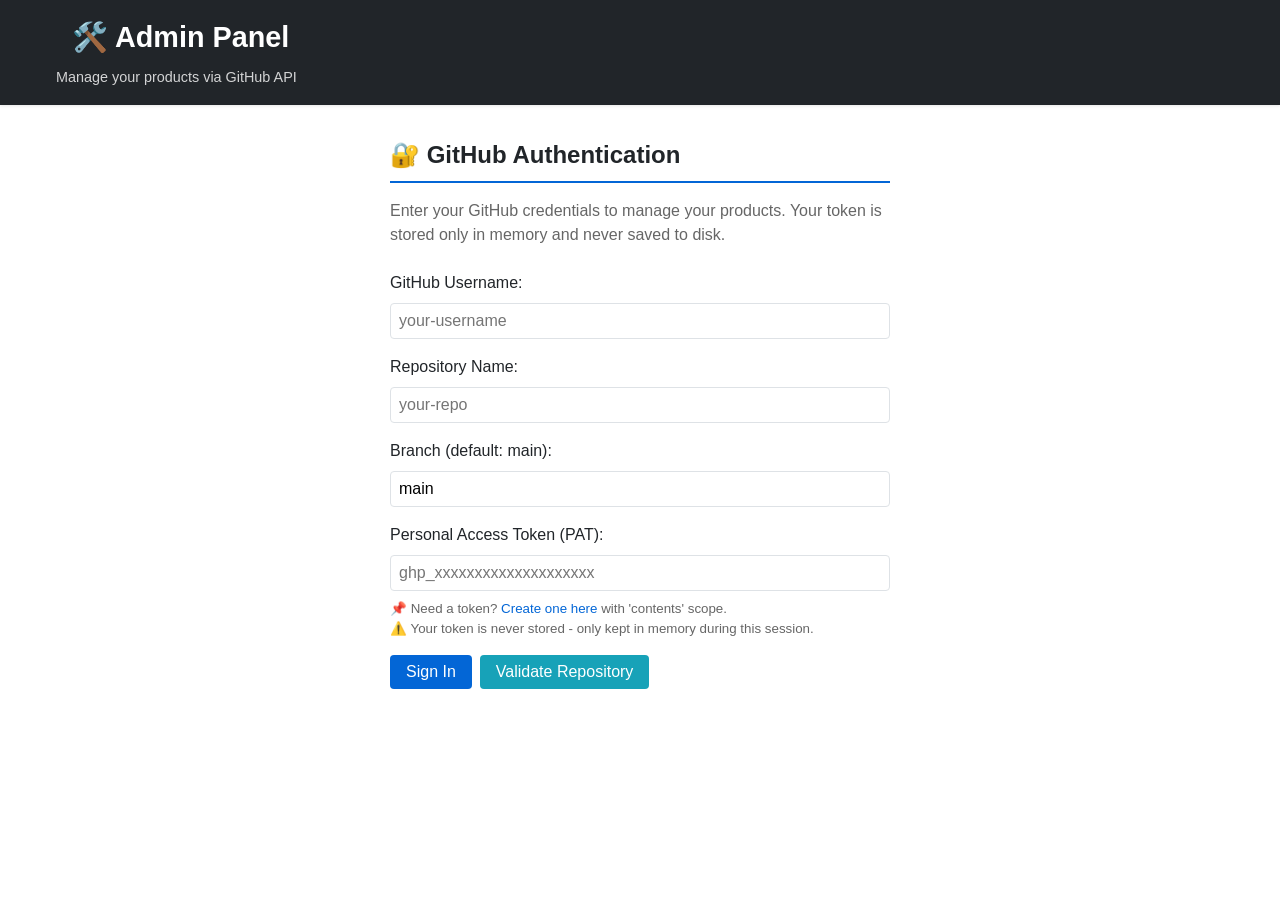
==== admin.html @ df5ea356 "first commit" ====
<!DOCTYPE html>
<html lang="en">
<head>
  <meta charset="UTF-8">
  <meta name="viewport" content="width=device-width, initial-scale=1.0">
  <title>Admin Panel - Product Manager CMS</title>
  <link rel="stylesheet" href="style.css">
</head>
<body>
  <header>
    <div class="container">
      <h1>🛠️ Admin Panel</h1>
      <p class="header-subtitle">Manage your products via GitHub API</p>
    </div>
  </header>

  <div class="container">
    <!-- Status Message -->
    <div id="status-message" class="message" role="alert"></div>

    <!-- Loading Spinner -->
    <div id="loading-spinner" class="loading-spinner">
      <div class="spinner"></div>
    </div>

    <!-- Authentication Section -->
    <section id="auth-section" class="section">
      <div style="max-width: 500px; margin: 0 auto;">
        <h2 class="section-title">🔐 GitHub Authentication</h2>
        <p style="margin-bottom: 1.5rem; color: #666;">
          Enter your GitHub credentials to manage your products. Your token is stored only in memory and never saved to disk.
        </p>

        <form id="settings-form">
          <div class="form-group">
            <label for="github-username">GitHub Username:</label>
            <input
              type="text"
              id="github-username"
              placeholder="your-username"
              required
              aria-label="GitHub username"
            >
          </div>

          <div class="form-group">
            <label for="github-repo">Repository Name:</label>
            <input
              type="text"
              id="github-repo"
              placeholder="your-repo"
              required
              aria-label="GitHub repository name"
            >
          </div>

          <div class="form-group">
            <label for="github-branch">Branch (default: main):</label>
            <input
              type="text"
              id="github-branch"
              placeholder="main"
              value="main"
              aria-label="Git branch name"
            >
          </div>

          <div class="form-group">
            <label for="github-token">Personal Access Token (PAT):</label>
            <input
              type="password"
              id="github-token"
              placeholder="ghp_xxxxxxxxxxxxxxxxxxxx"
              required
              aria-label="GitHub Personal Access Token"
            >
            <small style="color: #666; margin-top: 0.5rem; display: block;">
              📌 Need a token? <a href="https://github.com/settings/tokens" target="_blank">Create one here</a> with 'contents' scope.
              <br>
              ⚠️ Your token is never stored - only kept in memory during this session.
            </small>
          </div>

          <div class="btn-group">
            <button type="submit" class="btn btn-primary">Sign In</button>
            <button type="button" id="validate-btn" class="btn btn-info">Validate Repository</button>
          </div>
        </form>
      </div>
    </section>

    <!-- Admin Panel Section -->
    <section id="admin-section" class="section">
      <!-- Admin Header -->
      <div class="admin-header">
        <div>
          <h2 class="section-title">📊 Product Management</h2>
          <div class="current-user">
            Current: <span id="current-user">-</span>
          </div>
        </div>
        <button id="logout-btn" class="btn btn-danger">Sign Out</button>
      </div>

      <!-- Add/Edit Item Form -->
      <div style="max-width: 600px; margin-bottom: 2rem; padding: 1.5rem; background-color: var(--light-color); border-radius: 8px;">
        <h3 style="margin-bottom: 1rem;">➕ Add/Edit Product</h3>

        <form id="item-form">
          <div class="form-row">
            <div class="form-group">
              <label for="item-id">Product ID:</label>
              <input
                type="text"
                id="item-id"
                placeholder="auto-generated"
                readonly
              >
            </div>
            <div class="form-group">
              <label for="item-name">Name: <span style="color: red;">*</span></label>
              <input
                type="text"
                id="item-name"
                placeholder="Product name"
                required
              >
            </div>
          </div>

          <div class="form-row">
            <div class="form-group">
              <label for="item-price">Price:</label>
              <input
                type="number"
                id="item-price"
                placeholder="29.99"
                step="0.01"
                min="0"
              >
            </div>
            <div class="form-group">
              <label for="item-category">Category:</label>
              <input
                type="text"
                id="item-category"
                placeholder="Electronics"
              >
            </div>
          </div>

          <div class="form-group">
            <label for="item-image">Image URL:</label>
            <input
              type="url"
              id="item-image"
              placeholder="https://example.com/image.jpg"
            >
          </div>

          <div class="form-group">
            <label for="item-description">Description:</label>
            <textarea
              id="item-description"
              placeholder="Product description..."
            ></textarea>
          </div>

          <div class="btn-group">
            <button type="submit" id="form-submit-btn" class="btn btn-success">Add Item</button>
            <button type="button" id="form-reset-btn" class="btn btn-secondary">Clear</button>
          </div>
        </form>
      </div>

      <!-- Items Table -->
      <div>
        <h3 style="margin-bottom: 1rem;">📋 Products List</h3>

        <!-- Search -->
        <div style="margin-bottom: 1rem;">
          <input
            type="text"
            id="search-input"
            placeholder="Search items..."
            style="max-width: 400px;"
            oninput="searchItems()"
          >
        </div>

        <!-- Table -->
        <div style="overflow-x: auto;">
          <table>
            <thead>
              <tr>
                <th>ID</th>
                <th>Name</th>
                <th>Price</th>
                <th>Category</th>
                <th>Description</th>
                <th>Actions</th>
              </tr>
            </thead>
            <tbody id="items-table-body">
              <tr>
                <td colspan="6" class="text-center">No items yet. Add one using the form above.</td>
              </tr>
            </tbody>
          </table>
        </div>
      </div>

      <!-- Data Management -->
      <div style="margin-top: 2rem; padding: 1rem; background-color: var(--light-color); border-radius: 8px;">
        <h3 style="margin-bottom: 1rem;">💾 Data Management</h3>
        <div class="btn-group">
          <button type="button" class="btn btn-info" onclick="exportData()">📥 Export Data</button>
          <label class="btn btn-info" style="margin-bottom: 0; cursor: pointer;">
            📤 Import Data
            <input type="file" accept=".json" onchange="importData(event)" style="display: none;">
          </label>
        </div>
        <p style="margin-top: 1rem; color: #666; font-size: 0.9rem;">
          Export to backup your data locally. Import to restore or bulk-load products.
        </p>
      </div>
    </section>
  </div>

  <!-- Scripts -->
  <script src="github-api.js"></script>
  <script src="admin.js"></script>
</body>
</html>
---- style.css ----
/**
 * CMS Styling
 */

* {
  margin: 0;
  padding: 0;
  box-sizing: border-box;
}

:root {
  --primary-color: #0366d6;
  --secondary-color: #6f42c1;
  --success-color: #28a745;
  --danger-color: #dc3545;
  --warning-color: #ffc107;
  --info-color: #17a2b8;
  --light-color: #f8f9fa;
  --dark-color: #212529;
  --border-color: #dee2e6;
  --shadow: 0 1px 3px rgba(0, 0, 0, 0.1);
  --shadow-lg: 0 4px 6px rgba(0, 0, 0, 0.1);
}

body {
  font-family: -apple-system, BlinkMacSystemFont, 'Segoe UI', Roboto, 'Helvetica Neue', Arial, sans-serif;
  line-height: 1.5;
  color: var(--dark-color);
  background-color: #fff;
}

a {
  color: var(--primary-color);
  text-decoration: none;
}

a:hover {
  text-decoration: underline;
}

/* Header */
header {
  background-color: var(--dark-color);
  color: white;
  padding: 1rem 0;
  margin-bottom: 2rem;
  box-shadow: var(--shadow);
}

header h1 {
  max-width: 1200px;
  margin: 0 auto;
  padding: 0 1rem;
  font-size: 1.8rem;
}

.header-subtitle {
  font-size: 0.9rem;
  opacity: 0.8;
  margin-top: 0.5rem;
}

/* Container */
.container {
  max-width: 1200px;
  margin: 0 auto;
  padding: 0 1rem;
}

/* Sections */
.section {
  margin-bottom: 2rem;
}

.section-title {
  font-size: 1.5rem;
  margin-bottom: 1rem;
  padding-bottom: 0.5rem;
  border-bottom: 2px solid var(--primary-color);
}

/* Messages */
.message {
  padding: 1rem;
  margin-bottom: 1rem;
  border-radius: 4px;
  display: none;
}

.message-success {
  background-color: #d4edda;
  color: #155724;
  border: 1px solid #c3e6cb;
}

.message-error {
  background-color: #f8d7da;
  color: #721c24;
  border: 1px solid #f5c6cb;
}

.message-info {
  background-color: #d1ecf1;
  color: #0c5460;
  border: 1px solid #bee5eb;
}

.message-warning {
  background-color: #fff3cd;
  color: #856404;
  border: 1px solid #ffeeba;
}

/* Forms */
.form-group {
  margin-bottom: 1rem;
}

label {
  display: block;
  margin-bottom: 0.5rem;
  font-weight: 500;
}

input,
textarea,
select {
  width: 100%;
  padding: 0.5rem;
  border: 1px solid var(--border-color);
  border-radius: 4px;
  font-family: inherit;
  font-size: 1rem;
}

input:focus,
textarea:focus,
select:focus {
  outline: none;
  border-color: var(--primary-color);
  box-shadow: 0 0 0 3px rgba(3, 102, 214, 0.1);
}

textarea {
  resize: vertical;
  min-height: 100px;
}

.form-row {
  display: grid;
  grid-template-columns: repeat(auto-fit, minmax(200px, 1fr));
  gap: 1rem;
}

/* Buttons */
.btn {
  padding: 0.5rem 1rem;
  border: none;
  border-radius: 4px;
  font-size: 1rem;
  cursor: pointer;
  transition: all 0.3s ease;
  font-weight: 500;
}

.btn:hover {
  transform: translateY(-2px);
  box-shadow: var(--shadow-lg);
}

.btn-primary {
  background-color: var(--primary-color);
  color: white;
}

.btn-primary:hover {
  background-color: #0256bf;
}

.btn-secondary {
  background-color: var(--secondary-color);
  color: white;
}

.btn-secondary:hover {
  background-color: #5a32a3;
}

.btn-success {
  background-color: var(--success-color);
  color: white;
}

.btn-success:hover {
  background-color: #218838;
}

.btn-danger {
  background-color: var(--danger-color);
  color: white;
}

.btn-danger:hover {
  background-color: #c82333;
}

.btn-info {
  background-color: var(--info-color);
  color: white;
}

.btn-info:hover {
  background-color: #138496;
}

.btn-sm {
  padding: 0.25rem 0.5rem;
  font-size: 0.875rem;
}

.btn-edit {
  background-color: var(--info-color);
  color: white;
  margin-right: 0.5rem;
}

.btn-edit:hover {
  background-color: #138496;
}

.btn-delete {
  background-color: var(--danger-color);
  color: white;
}

.btn-delete:hover {
  background-color: #c82333;
}

.btn-group {
  display: flex;
  gap: 0.5rem;
  flex-wrap: wrap;
}

/* Loading Spinner */
.loading-spinner {
  display: none;
  text-align: center;
  padding: 2rem;
}

.spinner {
  border: 4px solid var(--light-color);
  border-top: 4px solid var(--primary-color);
  border-radius: 50%;
  width: 40px;
  height: 40px;
  animation: spin 1s linear infinite;
  margin: 0 auto;
}

@keyframes spin {
  0% {
    transform: rotate(0deg);
  }
  100% {
    transform: rotate(360deg);
  }
}

/* Tables */
table {
  width: 100%;
  border-collapse: collapse;
  margin-bottom: 1rem;
}

th {
  background-color: var(--light-color);
  padding: 0.75rem;
  text-align: left;
  font-weight: 600;
  border-bottom: 2px solid var(--border-color);
}

td {
  padding: 0.75rem;
  border-bottom: 1px solid var(--border-color);
}

tr:hover {
  background-color: var(--light-color);
}

.text-center {
  text-align: center;
}

/* Items Grid / Cards */
.items-grid {
  display: grid;
  grid-template-columns: repeat(auto-fill, minmax(280px, 1fr));
  gap: 2rem;
  margin-bottom: 2rem;
}

.item-card {
  border: 1px solid var(--border-color);
  border-radius: 8px;
  overflow: hidden;
  box-shadow: var(--shadow);
  transition: transform 0.3s ease, box-shadow 0.3s ease;
  display: flex;
  flex-direction: column;
}

.item-card:hover {
  transform: translateY(-4px);
  box-shadow: var(--shadow-lg);
}

.item-image {
  width: 100%;
  height: 200px;
  background-color: var(--light-color);
  overflow: hidden;
  display: flex;
  align-items: center;
  justify-content: center;
}

.item-image img {
  width: 100%;
  height: 100%;
  object-fit: cover;
}

.item-image-placeholder {
  color: #999;
  font-size: 0.9rem;
}

.item-content {
  padding: 1.5rem;
  display: flex;
  flex-direction: column;
  flex-grow: 1;
}

.item-name {
  font-size: 1.2rem;
  margin-bottom: 0.5rem;
}

.item-category {
  font-size: 0.85rem;
  color: #666;
  margin-bottom: 0.5rem;
}

.item-description {
  font-size: 0.9rem;
  color: #666;
  margin-bottom: 1rem;
  flex-grow: 1;
}

.item-footer {
  display: flex;
  justify-content: space-between;
  align-items: center;
  padding-top: 1rem;
  border-top: 1px solid var(--border-color);
}

.item-price {
  font-size: 1.3rem;
  font-weight: bold;
  color: var(--primary-color);
}

/* Tables View */
.items-table {
  width: 100%;
  border-collapse: collapse;
  box-shadow: var(--shadow);
}

.items-table th {
  background-color: var(--primary-color);
  color: white;
}

.items-table td {
  padding: 1rem;
}

/* Empty State */
.empty-state {
  text-align: center;
  padding: 3rem 1rem;
  color: #999;
  font-size: 1.1rem;
}

/* Admin Panel */
#admin-section {
  display: none;
}

.admin-header {
  display: flex;
  justify-content: space-between;
  align-items: center;
  margin-bottom: 2rem;
  flex-wrap: wrap;
  gap: 1rem;
}

.current-user {
  font-size: 0.9rem;
  color: #666;
  padding: 0.5rem 1rem;
  background-color: var(--light-color);
  border-radius: 4px;
}

/* Search and Filter */
.search-filter-bar {
  display: flex;
  gap: 1rem;
  margin-bottom: 2rem;
  flex-wrap: wrap;
  align-items: center;
}

.search-filter-bar input,
.search-filter-bar select {
  margin-bottom: 0;
}

.search-input-wrapper {
  flex-grow: 1;
  min-width: 200px;
}

/* Tabs */
.tabs {
  display: flex;
  gap: 0;
  margin-bottom: 2rem;
  border-bottom: 2px solid var(--border-color);
}

.tab-button {
  padding: 0.75rem 1.5rem;
  border: none;
  background: none;
  cursor: pointer;
  font-size: 1rem;
  border-bottom: 3px solid transparent;
  margin-bottom: -2px;
  transition: all 0.3s ease;
}

.tab-button.active {
  border-bottom-color: var(--primary-color);
  color: var(--primary-color);
  font-weight: 600;
}

.tab-button:hover {
  color: var(--primary-color);
}

/* Errors */
#error-message {
  background-color: #f8d7da;
  color: #721c24;
  padding: 1rem;
  border-radius: 4px;
  margin-bottom: 1rem;
  border: 1px solid #f5c6cb;
  display: none;
}

/* Site Header */
.site-header {
  background: linear-gradient(135deg, var(--primary-color) 0%, var(--secondary-color) 100%);
  color: white;
  padding: 3rem 0;
  margin-bottom: 2rem;
  text-align: center;
}

.site-header h1 {
  font-size: 2rem;
  margin-bottom: 0.5rem;
}

.site-header p {
  font-size: 1.1rem;
  opacity: 0.9;
}

/* Top Controls */
.top-controls {
  display: flex;
  gap: 1rem;
  margin-bottom: 2rem;
  flex-wrap: wrap;
  align-items: center;
}

/* Responsive */
@media (max-width: 768px) {
  header h1 {
    font-size: 1.4rem;
  }

  .section-title {
    font-size: 1.2rem;
  }

  .items-grid {
    grid-template-columns: 1fr;
  }

  .form-row {
    grid-template-columns: 1fr;
  }

  .admin-header {
    flex-direction: column;
    align-items: flex-start;
  }

  .search-filter-bar {
    flex-direction: column;
  }

  .search-input-wrapper {
    width: 100%;
  }

  table {
    font-size: 0.9rem;
  }

  th,
  td {
    padding: 0.5rem;
  }

  .btn-sm {
    padding: 0.2rem 0.4rem;
    font-size: 0.8rem;
  }

  .btn-group {
    flex-direction: column;
  }
}

@media (max-width: 480px) {
  .container {
    padding: 0 0.5rem;
  }

  header h1 {
    font-size: 1.2rem;
  }

  .site-header h1 {
    font-size: 1.5rem;
  }

  input,
  textarea,
  select,
  .btn {
    font-size: 16px; /* Prevents zoom on iOS */
  }
}
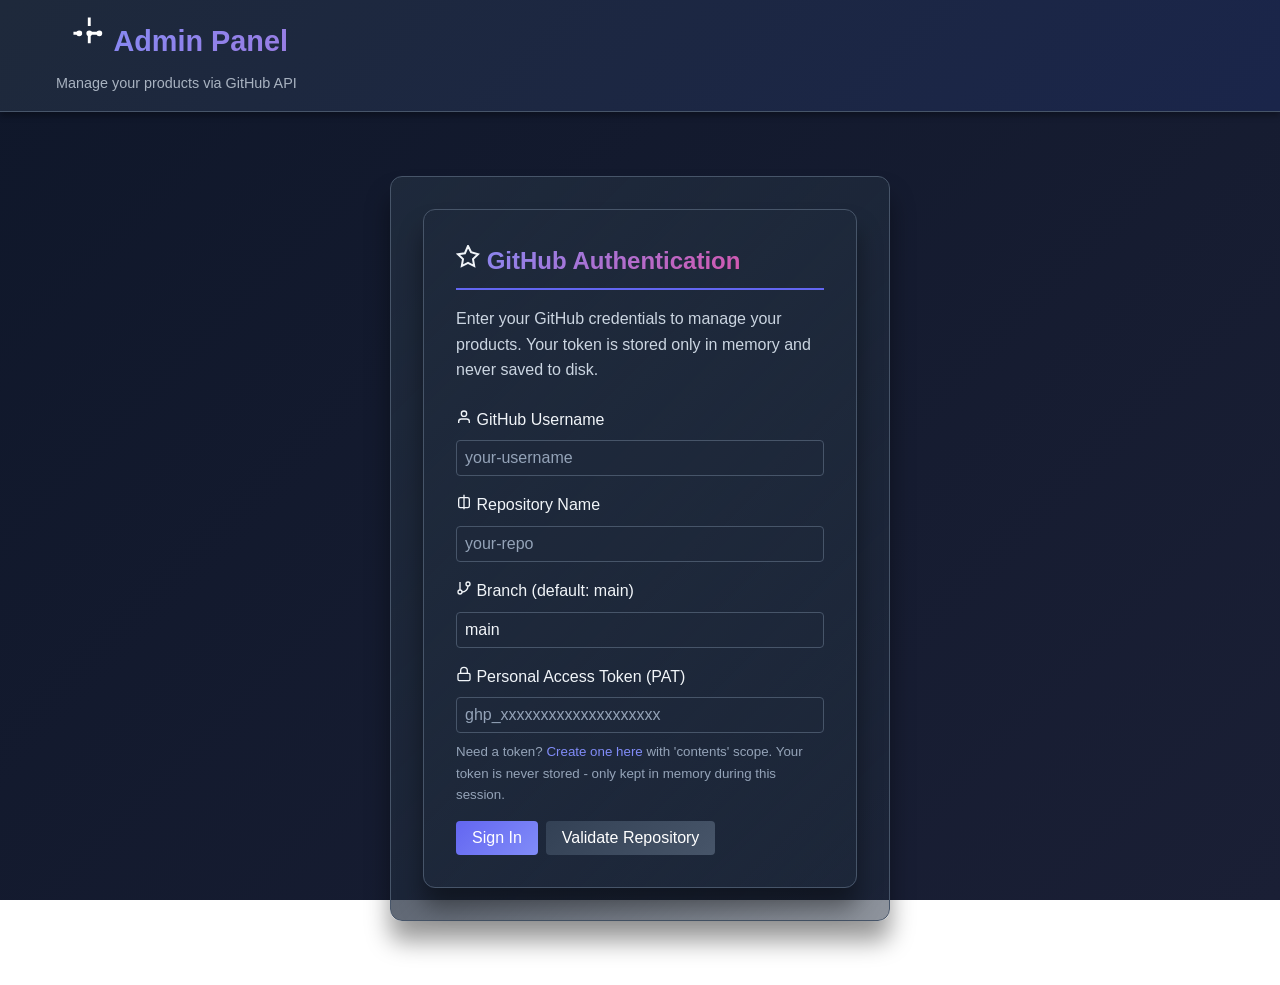
==== commit 1c45507d: "new changes" ====
--- a/admin.html
+++ b/admin.html
@@ -9,7 +9,13 @@
 <body>
   <header>
     <div class="container">
-      <h1>🛠️ Admin Panel</h1>
+      <h1>
+        <svg class="icon" viewBox="0 0 24 24" fill="none" stroke="currentColor" stroke-width="2">
+          <circle cx="12" cy="12" r="1"/><circle cx="19" cy="12" r="1"/><circle cx="5" cy="12" r="1"/>
+          <path d="M12 1v6m0 6v6M1 12h6m6 0h6"/>
+        </svg>
+        Admin Panel
+      </h1>
       <p class="header-subtitle">Manage your products via GitHub API</p>
     </div>
   </header>
@@ -25,68 +31,69 @@
 
     <!-- Authentication Section -->
     <section id="auth-section" class="section">
-      <div style="max-width: 500px; margin: 0 auto;">
-        <h2 class="section-title">🔐 GitHub Authentication</h2>
-        <p style="margin-bottom: 1.5rem; color: #666;">
-          Enter your GitHub credentials to manage your products. Your token is stored only in memory and never saved to disk.
-        </p>
-
-        <form id="settings-form">
-          <div class="form-group">
-            <label for="github-username">GitHub Username:</label>
-            <input
-              type="text"
-              id="github-username"
-              placeholder="your-username"
-              required
-              aria-label="GitHub username"
-            >
-          </div>
-
-          <div class="form-group">
-            <label for="github-repo">Repository Name:</label>
-            <input
-              type="text"
-              id="github-repo"
-              placeholder="your-repo"
-              required
-              aria-label="GitHub repository name"
-            >
-          </div>
-
-          <div class="form-group">
-            <label for="github-branch">Branch (default: main):</label>
-            <input
-              type="text"
-              id="github-branch"
-              placeholder="main"
-              value="main"
-              aria-label="Git branch name"
-            >
-          </div>
-
-          <div class="form-group">
-            <label for="github-token">Personal Access Token (PAT):</label>
-            <input
-              type="password"
-              id="github-token"
-              placeholder="ghp_xxxxxxxxxxxxxxxxxxxx"
-              required
-              aria-label="GitHub Personal Access Token"
-            >
-            <small style="color: #666; margin-top: 0.5rem; display: block;">
-              📌 Need a token? <a href="https://github.com/settings/tokens" target="_blank">Create one here</a> with 'contents' scope.
-              <br>
-              ⚠️ Your token is never stored - only kept in memory during this session.
+      <form id="settings-form">
+        <div id="auth-section" style="max-width: 500px; margin: 0 auto;">
+          <h2 class="section-title">
+            <svg class="icon-sm" viewBox="0 0 24 24" fill="none" stroke="currentColor" stroke-width="2">
+              <path d="M12 1l3.09 6.26L22 9.27l-5 4.87 1.18 6.88L12 17.77l-6.18 3.25L7 14.14 2 9.27l6.91-1.01L12 1z"/>
+            </svg>
+            GitHub Authentication
+          </h2>
+          <p style="margin-bottom: 1.5rem; color: var(--text-secondary);">
+            Enter your GitHub credentials to manage your products. Your token is stored only in memory and never saved to disk.
+          </p>
+
+          <div class="form-group">
+            <label for="github-username">
+              <svg class="icon-sm" viewBox="0 0 24 24" fill="none" stroke="currentColor" stroke-width="2">
+                <path d="M20 21v-2a4 4 0 0 0-4-4H8a4 4 0 0 0-4 4v2"/>
+                <circle cx="12" cy="7" r="4"/>
+              </svg>
+              GitHub Username
+            </label>
+            <input type="text" id="github-username" placeholder="your-username" required aria-label="GitHub username">
+          </div>
+
+          <div class="form-group">
+            <label for="github-repo">
+              <svg class="icon-sm" viewBox="0 0 24 24" fill="none" stroke="currentColor" stroke-width="2">
+                <path d="M12 1v22M17.5 5.5c1.38 0 2.5 1.12 2.5 2.5v10c0 1.38-1.12 2.5-2.5 2.5h-11c-1.38 0-2.5-1.12-2.5-2.5V8c0-1.38 1.12-2.5 2.5-2.5h11z"/>
+              </svg>
+              Repository Name
+            </label>
+            <input type="text" id="github-repo" placeholder="your-repo" required aria-label="GitHub repository name">
+          </div>
+
+          <div class="form-group">
+            <label for="github-branch">
+              <svg class="icon-sm" viewBox="0 0 24 24" fill="none" stroke="currentColor" stroke-width="2">
+                <line x1="6" y1="3" x2="6" y2="15"/><circle cx="18" cy="6" r="3"/><circle cx="6" cy="18" r="3"/><path d="M18 9a9 9 0 0 1-9 9"/>
+              </svg>
+              Branch (default: main)
+            </label>
+            <input type="text" id="github-branch" placeholder="main" value="main" aria-label="Git branch name">
+          </div>
+
+          <div class="form-group">
+            <label for="github-token">
+              <svg class="icon-sm" viewBox="0 0 24 24" fill="none" stroke="currentColor" stroke-width="2">
+                <rect x="3" y="11" width="18" height="11" rx="2" ry="2"/><path d="M7 11V7a5 5 0 0 1 10 0v4"/>
+              </svg>
+              Personal Access Token (PAT)
+            </label>
+            <input type="password" id="github-token" placeholder="ghp_xxxxxxxxxxxxxxxxxxxx" required aria-label="GitHub Personal Access Token">
+            <small style="color: var(--text-tertiary); margin-top: 0.5rem; display: block;">
+              Need a token? <a href="https://github.com/settings/tokens" target="_blank">Create one here</a> with 'contents' scope.
+              Your token is never stored - only kept in memory during this session.
             </small>
           </div>
 
           <div class="btn-group">
             <button type="submit" class="btn btn-primary">Sign In</button>
-            <button type="button" id="validate-btn" class="btn btn-info">Validate Repository</button>
-          </div>
-        </form>
-      </div>
+            <button type="button" id="validate-btn" class="btn btn-secondary">Validate Repository</button>
+          </div>
+        </div>
+      </form>
     </section>
 
     <!-- Admin Panel Section -->
@@ -94,101 +101,90 @@
       <!-- Admin Header -->
       <div class="admin-header">
         <div>
-          <h2 class="section-title">📊 Product Management</h2>
+          <h2 class="section-title">
+            <svg class="icon-sm" viewBox="0 0 24 24" fill="none" stroke="currentColor" stroke-width="2">
+              <line x1="12" y1="5" x2="12" y2="19"/><line x1="5" y1="12" x2="19" y2="12"/>
+            </svg>
+            Product Management
+          </h2>
           <div class="current-user">
             Current: <span id="current-user">-</span>
           </div>
         </div>
-        <button id="logout-btn" class="btn btn-danger">Sign Out</button>
+        <button id="logout-btn" class="btn btn-danger">
+          <svg class="icon-sm" viewBox="0 0 24 24" fill="none" stroke="currentColor" stroke-width="2">
+            <path d="M9 21H5a2 2 0 0 1-2-2V5a2 2 0 0 1 2-2h4m7 14l5-5m0 0l-5-5"/>
+          </svg>
+          Sign Out
+        </button>
       </div>
 
       <!-- Add/Edit Item Form -->
-      <div style="max-width: 600px; margin-bottom: 2rem; padding: 1.5rem; background-color: var(--light-color); border-radius: 8px;">
-        <h3 style="margin-bottom: 1rem;">➕ Add/Edit Product</h3>
-
+      <div class="form-card">
+        <h3>
+          <svg class="icon-sm" viewBox="0 0 24 24" fill="none" stroke="currentColor" stroke-width="2">
+            <line x1="12" y1="5" x2="12" y2="19"/><line x1="5" y1="12" x2="19" y2="12"/>
+          </svg>
+          Add/Edit Product
+        </h3>
         <form id="item-form">
           <div class="form-row">
             <div class="form-group">
               <label for="item-id">Product ID:</label>
-              <input
-                type="text"
-                id="item-id"
-                placeholder="auto-generated"
-                readonly
-              >
-            </div>
-            <div class="form-group">
-              <label for="item-name">Name: <span style="color: red;">*</span></label>
-              <input
-                type="text"
-                id="item-name"
-                placeholder="Product name"
-                required
-              >
+              <input type="text" id="item-id" placeholder="auto-generated" readonly>
+            </div>
+            <div class="form-group">
+              <label for="item-name">Name: <span style="color: var(--danger-color);">*</span></label>
+              <input type="text" id="item-name" placeholder="Product name" required>
             </div>
           </div>
 
           <div class="form-row">
             <div class="form-group">
               <label for="item-price">Price:</label>
-              <input
-                type="number"
-                id="item-price"
-                placeholder="29.99"
-                step="0.01"
-                min="0"
-              >
+              <input type="number" id="item-price" placeholder="29.99" step="0.01" min="0">
             </div>
             <div class="form-group">
               <label for="item-category">Category:</label>
-              <input
-                type="text"
-                id="item-category"
-                placeholder="Electronics"
-              >
+              <input type="text" id="item-category" placeholder="Electronics">
             </div>
           </div>
 
           <div class="form-group">
             <label for="item-image">Image URL:</label>
-            <input
-              type="url"
-              id="item-image"
-              placeholder="https://example.com/image.jpg"
-            >
+            <input type="url" id="item-image" placeholder="https://example.com/image.jpg">
           </div>
 
           <div class="form-group">
             <label for="item-description">Description:</label>
-            <textarea
-              id="item-description"
-              placeholder="Product description..."
-            ></textarea>
+            <textarea id="item-description" placeholder="Product description..."></textarea>
           </div>
 
           <div class="btn-group">
-            <button type="submit" id="form-submit-btn" class="btn btn-success">Add Item</button>
+            <button type="submit" id="form-submit-btn" class="btn btn-success">
+              <svg class="icon-sm" viewBox="0 0 24 24" fill="none" stroke="currentColor" stroke-width="2">
+                <path d="M20 21v-2a4 4 0 0 0-4-4H8a4 4 0 0 0-4 4v2M12 3v12m-4-4l4 4 4-4"/>
+              </svg>
+              Add Item
+            </button>
             <button type="button" id="form-reset-btn" class="btn btn-secondary">Clear</button>
           </div>
         </form>
       </div>
 
       <!-- Items Table -->
-      <div>
-        <h3 style="margin-bottom: 1rem;">📋 Products List</h3>
-
-        <!-- Search -->
+      <div class="section">
+        <h3>
+          <svg class="icon-sm" viewBox="0 0 24 24" fill="none" stroke="currentColor" stroke-width="2">
+            <rect x="3" y="3" width="18" height="18" rx="2" ry="2"/><line x1="3" y1="9" x2="21" y2="9"/><line x1="9" y1="3" x2="9" y2="21"/>
+          </svg>
+          Products List
+        </h3>
+
         <div style="margin-bottom: 1rem;">
-          <input
-            type="text"
-            id="search-input"
-            placeholder="Search items..."
-            style="max-width: 400px;"
-            oninput="searchItems()"
-          >
-        </div>
-
-        <!-- Table -->
+          <input type="text" id="search-input" placeholder="Search items..." style="max-width: 400px;" oninput="searchItems()">
+        </div>
+
         <div style="overflow-x: auto;">
           <table>
             <thead>
@@ -211,23 +207,35 @@
       </div>
 
       <!-- Data Management -->
-      <div style="margin-top: 2rem; padding: 1rem; background-color: var(--light-color); border-radius: 8px;">
-        <h3 style="margin-bottom: 1rem;">💾 Data Management</h3>
+      <div class="data-management">
+        <h3>
+          <svg class="icon-sm" viewBox="0 0 24 24" fill="none" stroke="currentColor" stroke-width="2">
+            <path d="M21 15v4a2 2 0 0 1-2 2H5a2 2 0 0 1-2-2v-4"/><polyline points="7 10 12 15 17 10"/><line x1="12" y1="15" x2="12" y2="3"/>
+          </svg>
+          Data Management
+        </h3>
         <div class="btn-group">
-          <button type="button" class="btn btn-info" onclick="exportData()">📥 Export Data</button>
+          <button type="button" class="btn btn-info" onclick="exportData()">
+            <svg class="icon-sm" viewBox="0 0 24 24" fill="none" stroke="currentColor" stroke-width="2">
+              <path d="M21 15v4a2 2 0 0 1-2 2H5a2 2 0 0 1-2-2v-4"/><polyline points="7 10 12 15 17 10"/><line x1="12" y1="15" x2="12" y2="3"/>
+            </svg>
+            Export Data
+          </button>
           <label class="btn btn-info" style="margin-bottom: 0; cursor: pointer;">
-            📤 Import Data
+            <svg class="icon-sm" viewBox="0 0 24 24" fill="none" stroke="currentColor" stroke-width="2">
+              <path d="M21 15v4a2 2 0 0 1-2 2H5a2 2 0 0 1-2-2v-4"/><polyline points="17 8 12 3 7 8"/><line x1="12" y1="3" x2="12" y2="15"/>
+            </svg>
+            Import Data
             <input type="file" accept=".json" onchange="importData(event)" style="display: none;">
           </label>
         </div>
-        <p style="margin-top: 1rem; color: #666; font-size: 0.9rem;">
+        <p style="margin-top: 1rem; color: var(--text-tertiary); font-size: 0.9rem;">
           Export to backup your data locally. Import to restore or bulk-load products.
         </p>
       </div>
     </section>
   </div>
 
-  <!-- Scripts -->
   <script src="github-api.js"></script>
   <script src="admin.js"></script>
 </body>
--- a/style.css
+++ b/style.css
@@ -1,5 +1,5 @@
 /**
- * CMS Styling
+ * CMS Styling - Modern Dark Theme
  */
 
 * {
@@ -9,34 +9,639 @@
 }
 
 :root {
-  --primary-color: #0366d6;
-  --secondary-color: #6f42c1;
-  --success-color: #28a745;
-  --danger-color: #dc3545;
-  --warning-color: #ffc107;
-  --info-color: #17a2b8;
-  --light-color: #f8f9fa;
-  --dark-color: #212529;
-  --border-color: #dee2e6;
-  --shadow: 0 1px 3px rgba(0, 0, 0, 0.1);
-  --shadow-lg: 0 4px 6px rgba(0, 0, 0, 0.1);
+  --primary-color: #6366f1;
+  --primary-light: #818cf8;
+  --primary-dark: #4f46e5;
+  --secondary-color: #ec4899;
+  --success-color: #10b981;
+  --danger-color: #ef4444;
+  --warning-color: #f59e0b;
+  --info-color: #3b82f6;
+  
+  /* Dark theme colors */
+  --bg-primary: #0f172a;
+  --bg-secondary: #1e293b;
+  --bg-tertiary: #334155;
+  --text-primary: #f1f5f9;
+  --text-secondary: #cbd5e1;
+  --text-tertiary: #94a3b8;
+  --border-color: #475569;
+  --shadow: 0 4px 6px rgba(0, 0, 0, 0.3);
+  --shadow-lg: 0 20px 25px rgba(0, 0, 0, 0.4);
+  --shadow-md: 0 10px 15px rgba(0, 0, 0, 0.3);
 }
 
 body {
-  font-family: -apple-system, BlinkMacSystemFont, 'Segoe UI', Roboto, 'Helvetica Neue', Arial, sans-serif;
-  line-height: 1.5;
-  color: var(--dark-color);
-  background-color: #fff;
+  font-family: -apple-system, BlinkMacSystemFont, 'Segoe UI', 'Roboto', 'Oxygen', 'Ubuntu', 'Cantarell', 'Fira Sans', 'Droid Sans', 'Helvetica Neue', sans-serif;
+  line-height: 1.6;
+  color: var(--text-primary);
+  background: linear-gradient(135deg, var(--bg-primary) 0%, #1a1f35 100%);
+  background-attachment: fixed;
+  min-height: 100vh;
 }
 
 a {
+  color: var(--primary-light);
+  text-decoration: none;
+  transition: color 0.3s ease;
+}
+
+a:hover {
   color: var(--primary-color);
-  text-decoration: none;
-}
-
-a:hover {
-  text-decoration: underline;
-}
+}
+
+/* Header */
+header {
+  background: linear-gradient(135deg, var(--bg-secondary) 0%, #1a254a 100%);
+  border-bottom: 1px solid var(--border-color);
+  padding: 1.5rem 0;
+  margin-bottom: 2rem;
+  box-shadow: var(--shadow);
+  backdrop-filter: blur(10px);
+}
+
+header h1 {
+  max-width: 1200px;
+  margin: 0 auto;
+  padding: 0 1rem;
+  font-size: 1.8rem;
+  background: linear-gradient(135deg, var(--primary-light), var(--secondary-color));
+  -webkit-background-clip: text;
+  -webkit-text-fill-color: transparent;
+  background-clip: text;
+}
+
+.header-subtitle {
+  font-size: 0.9rem;
+  opacity: 0.7;
+  margin-top: 0.5rem;
+  color: var(--text-secondary);
+}
+
+/* Container */
+.container {
+  max-width: 1200px;
+  margin: 0 auto;
+  padding: 0 1rem;
+}
+
+/* Sections */
+.section {
+  margin-bottom: 2rem;
+}
+
+.section-title {
+  font-size: 1.5rem;
+  margin-bottom: 1rem;
+  padding-bottom: 0.5rem;
+  border-bottom: 2px solid var(--primary-color);
+  color: var(--text-primary);
+}
+
+/* Messages */
+.message {
+  padding: 1rem;
+  margin-bottom: 1rem;
+  border-radius: 8px;
+  display: none;
+  backdrop-filter: blur(10px);
+  border: 1px solid;
+}
+
+.message-success {
+  background-color: rgba(16, 185, 129, 0.1);
+  color: #10b981;
+  border-color: rgba(16, 185, 129, 0.3);
+}
+
+.message-error {
+  background-color: rgba(239, 68, 68, 0.1);
+  color: #ff6b6b;
+  border-color: rgba(239, 68, 68, 0.3);
+}
+
+.message-info {
+  background-color: rgba(59, 130, 246, 0.1);
+  color: #60a5fa;
+  border-color: rgba(59, 130, 246, 0.3);
+}
+
+.message-warning {
+  background-color: rgba(245, 158, 11, 0.1);
+  color: #fbbf24;
+  border-color: rgba(245, 158, 11, 0.3);
+}
+
+/* Forms */
+.form-group {
+  margin-bottom: 1.5rem;
+}
+
+label {
+  display: block;
+  margin-bottom: 0.5rem;
+  font-weight: 500;
+  color: var(--text-primary);
+}
+
+input,
+textarea,
+select {
+  width: 100%;
+  padding: 0.75rem;
+  border: 1px solid var(--border-color);
+  border-radius: 8px;
+  font-family: inherit;
+  font-size: 1rem;
+  background-color: rgba(30, 41, 59, 0.5);
+  color: var(--text-primary);
+  transition: all 0.3s ease;
+}
+
+input::placeholder,
+textarea::placeholder {
+  color: var(--text-tertiary);
+}
+
+input:focus,
+textarea:focus,
+select:focus {
+  outline: none;
+  border-color: var(--primary-color);
+  background-color: rgba(30, 41, 59, 0.8);
+  box-shadow: 0 0 0 3px rgba(99, 102, 241, 0.1);
+}
+
+textarea {
+  resize: vertical;
+  min-height: 100px;
+}
+
+.form-row {
+  display: grid;
+  grid-template-columns: repeat(auto-fit, minmax(200px, 1fr));
+  gap: 1rem;
+}
+
+/* Buttons */
+.btn {
+  padding: 0.75rem 1.5rem;
+  border: none;
+  border-radius: 8px;
+  font-size: 1rem;
+  cursor: pointer;
+  transition: all 0.3s ease;
+  font-weight: 600;
+  display: inline-flex;
+  align-items: center;
+  gap: 0.5rem;
+  white-space: nowrap;
+}
+
+.btn:hover {
+  transform: translateY(-2px);
+  box-shadow: var(--shadow-md);
+}
+
+.btn:active {
+  transform: translateY(0);
+}
+
+.btn-primary {
+  background: linear-gradient(135deg, var(--primary-color), var(--primary-light));
+  color: white;
+}
+
+.btn-primary:hover {
+  background: linear-gradient(135deg, var(--primary-dark), var(--primary-color));
+}
+
+.btn-secondary {
+  background: linear-gradient(135deg, var(--bg-tertiary), var(--border-color));
+  color: var(--text-primary);
+  border: 1px solid var(--border-color);
+}
+
+.btn-secondary:hover {
+  background: linear-gradient(135deg, var(--border-color), var(--bg-tertiary));
+}
+
+.btn-success {
+  background-color: var(--success-color);
+  color: white;
+}
+
+.btn-success:hover {
+  background-color: #059669;
+}
+
+.btn-danger {
+  background-color: var(--danger-color);
+  color: white;
+}
+
+.btn-danger:hover {
+  background-color: #dc2626;
+}
+
+.btn-info {
+  background-color: var(--info-color);
+  color: white;
+}
+
+.btn-info:hover {
+  background-color: #2563eb;
+}
+
+.btn-sm {
+  padding: 0.5rem 1rem;
+  font-size: 0.875rem;
+}
+
+.btn-group {
+  display: flex;
+  gap: 0.5rem;
+  flex-wrap: wrap;
+}
+
+/* Loading Spinner */
+.loading-spinner {
+  display: none;
+  text-align: center;
+  padding: 3rem 1rem;
+}
+
+.spinner {
+  border: 4px solid rgba(99, 102, 241, 0.1);
+  border-top: 4px solid var(--primary-color);
+  border-radius: 50%;
+  width: 50px;
+  height: 50px;
+  animation: spin 1s linear infinite;
+  margin: 0 auto 1rem;
+}
+
+@keyframes spin {
+  0% { transform: rotate(0deg); }
+  100% { transform: rotate(360deg); }
+}
+
+/* Tables */
+table {
+  width: 100%;
+  border-collapse: collapse;
+  margin-bottom: 1rem;
+  background-color: var(--bg-secondary);
+  border-radius: 8px;
+  overflow: hidden;
+  box-shadow: var(--shadow);
+}
+
+th {
+  background: linear-gradient(135deg, var(--primary-color), var(--primary-light));
+  padding: 1rem;
+  text-align: left;
+  font-weight: 600;
+  color: white;
+}
+
+td {
+  padding: 1rem;
+  border-bottom: 1px solid var(--border-color);
+  color: var(--text-secondary);
+}
+
+tr:hover {
+  background-color: rgba(99, 102, 241, 0.05);
+}
+
+.text-center {
+  text-align: center;
+}
+
+/* Items Grid / Cards */
+.items-grid {
+  display: grid;
+  grid-template-columns: repeat(auto-fill, minmax(300px, 1fr));
+  gap: 2rem;
+  margin-bottom: 2rem;
+}
+
+.item-card {
+  background: linear-gradient(135deg, var(--bg-secondary), rgba(30, 41, 59, 0.5));
+  border: 1px solid var(--border-color);
+  border-radius: 12px;
+  overflow: hidden;
+  box-shadow: var(--shadow);
+  transition: all 0.3s ease;
+  display: flex;
+  flex-direction: column;
+}
+
+.item-card:hover {
+  transform: translateY(-8px);
+  box-shadow: var(--shadow-lg);
+  border-color: var(--primary-color);
+}
+
+.item-image {
+  width: 100%;
+  height: 220px;
+  background: linear-gradient(135deg, var(--bg-tertiary), var(--bg-secondary));
+  overflow: hidden;
+  display: flex;
+  align-items: center;
+  justify-content: center;
+  position: relative;
+}
+
+.item-image img {
+  width: 100%;
+  height: 100%;
+  object-fit: cover;
+}
+
+.item-image-placeholder {
+  color: var(--text-tertiary);
+  font-size: 0.9rem;
+}
+
+.item-content {
+  padding: 1.5rem;
+  display: flex;
+  flex-direction: column;
+  flex-grow: 1;
+}
+
+.item-name {
+  font-size: 1.3rem;
+  margin-bottom: 0.5rem;
+  color: var(--text-primary);
+  font-weight: 600;
+}
+
+.item-category {
+  font-size: 0.85rem;
+  color: var(--primary-light);
+  margin-bottom: 0.5rem;
+  text-transform: uppercase;
+  letter-spacing: 0.5px;
+}
+
+.item-description {
+  font-size: 0.9rem;
+  color: var(--text-secondary);
+  margin-bottom: 1rem;
+  flex-grow: 1;
+}
+
+.item-footer {
+  display: flex;
+  justify-content: space-between;
+  align-items: center;
+  padding-top: 1rem;
+  border-top: 1px solid var(--border-color);
+}
+
+.item-price {
+  font-size: 1.5rem;
+  font-weight: bold;
+  background: linear-gradient(135deg, var(--primary-light), var(--secondary-color));
+  -webkit-background-clip: text;
+  -webkit-text-fill-color: transparent;
+  background-clip: text;
+}
+
+/* Tables View */
+.items-table {
+  width: 100%;
+  border-collapse: collapse;
+  box-shadow: var(--shadow);
+}
+
+.items-table th {
+  background: linear-gradient(135deg, var(--primary-color), var(--primary-light));
+  color: white;
+}
+
+.items-table td {
+  padding: 1rem;
+}
+
+/* Empty State */
+.empty-state {
+  text-align: center;
+  padding: 3rem 1rem;
+  color: var(--text-tertiary);
+  font-size: 1.1rem;
+}
+
+/* Admin Panel */
+#admin-section {
+  display: none;
+}
+
+.admin-header {
+  display: flex;
+  justify-content: space-between;
+  align-items: center;
+  margin-bottom: 2rem;
+  flex-wrap: wrap;
+  gap: 1rem;
+}
+
+.current-user {
+  font-size: 0.9rem;
+  color: var(--text-secondary);
+  padding: 0.75rem 1.5rem;
+  background-color: var(--bg-secondary);
+  border-radius: 8px;
+  border: 1px solid var(--border-color);
+}
+
+/* Search and Filter */
+.search-filter-bar {
+  display: flex;
+  gap: 1rem;
+  margin-bottom: 2rem;
+  flex-wrap: wrap;
+  align-items: center;
+}
+
+.search-filter-bar input,
+.search-filter-bar select {
+  margin-bottom: 0;
+}
+
+.search-input-wrapper {
+  flex-grow: 1;
+  min-width: 200px;
+}
+
+/* Top Controls */
+.top-controls {
+  display: flex;
+  gap: 1rem;
+  margin-bottom: 2rem;
+  flex-wrap: wrap;
+  align-items: center;
+  background-color: var(--bg-secondary);
+  padding: 1.5rem;
+  border-radius: 12px;
+  border: 1px solid var(--border-color);
+}
+
+/* Responsive */
+@media (max-width: 768px) {
+  header h1 {
+    font-size: 1.4rem;
+  }
+
+  .section-title {
+    font-size: 1.2rem;
+  }
+
+  .items-grid {
+    grid-template-columns: 1fr;
+  }
+
+  .form-row {
+    grid-template-columns: 1fr;
+  }
+
+  .admin-header {
+    flex-direction: column;
+    align-items: flex-start;
+  }
+
+  .search-filter-bar {
+    flex-direction: column;
+  }
+
+  .search-input-wrapper {
+    width: 100%;
+  }
+
+  table {
+    font-size: 0.9rem;
+  }
+
+  th,
+  td {
+    padding: 0.75rem;
+  }
+
+  .btn-sm {
+    padding: 0.4rem 0.8rem;
+    font-size: 0.75rem;
+  }
+
+  .btn-group {
+    flex-direction: column;
+    gap: 0.5rem;
+  }
+
+  .top-controls {
+    flex-direction: column;
+    align-items: stretch;
+  }
+
+  .search-input-wrapper,
+  .search-filter-bar select {
+    width: 100%;
+  }
+}
+
+@media (max-width: 480px) {
+  .container {
+    padding: 0 0.5rem;
+  }
+
+  header h1 {
+    font-size: 1.2rem;
+  }
+
+  input,
+  textarea,
+  select,
+  .btn {
+    font-size: 16px;
+  }
+
+  .items-grid {
+    grid-template-columns: 1fr;
+    gap: 1rem;
+  }
+
+  .btn {
+    width: 100%;
+    justify-content: center;
+  }
+}
+
+/* Auth Section */
+#auth-section {
+  max-width: 500px;
+  margin: 4rem auto;
+  padding: 2rem;
+  background: linear-gradient(135deg, var(--bg-secondary), rgba(30, 41, 59, 0.5));
+  border: 1px solid var(--border-color);
+  border-radius: 12px;
+  box-shadow: var(--shadow-lg);
+}
+
+#auth-section h2 {
+  background: linear-gradient(135deg, var(--primary-light), var(--secondary-color));
+  -webkit-background-clip: text;
+  -webkit-text-fill-color: transparent;
+  background-clip: text;
+}
+
+#auth-section p {
+  color: var(--text-secondary);
+}
+
+/* Data management section */
+.data-management {
+  margin-top: 2rem;
+  padding: 1.5rem;
+  background-color: var(--bg-secondary);
+  border-radius: 12px;
+  border: 1px solid var(--border-color);
+}
+
+.form-card {
+  background: linear-gradient(135deg, var(--bg-secondary), rgba(30, 41, 59, 0.5));
+  border: 1px solid var(--border-color);
+  border-radius: 12px;
+  padding: 1.5rem;
+  margin-bottom: 2rem;
+}
+
+.form-card h3 {
+  color: var(--text-primary);
+  margin-bottom: 1rem;
+}
+
+/* SVG utilities */
+.icon {
+  width: 1.2em;
+  height: 1.2em;
+  display: inline-flex;
+  align-items: center;
+  justify-content: center;
+}
+
+.icon-sm {
+  width: 1em;
+  height: 1em;
+}
+
+.icon-lg {
+  width: 1.5em;
+  height: 1.5em;
+}
+
 
 /* Header */
 header {
